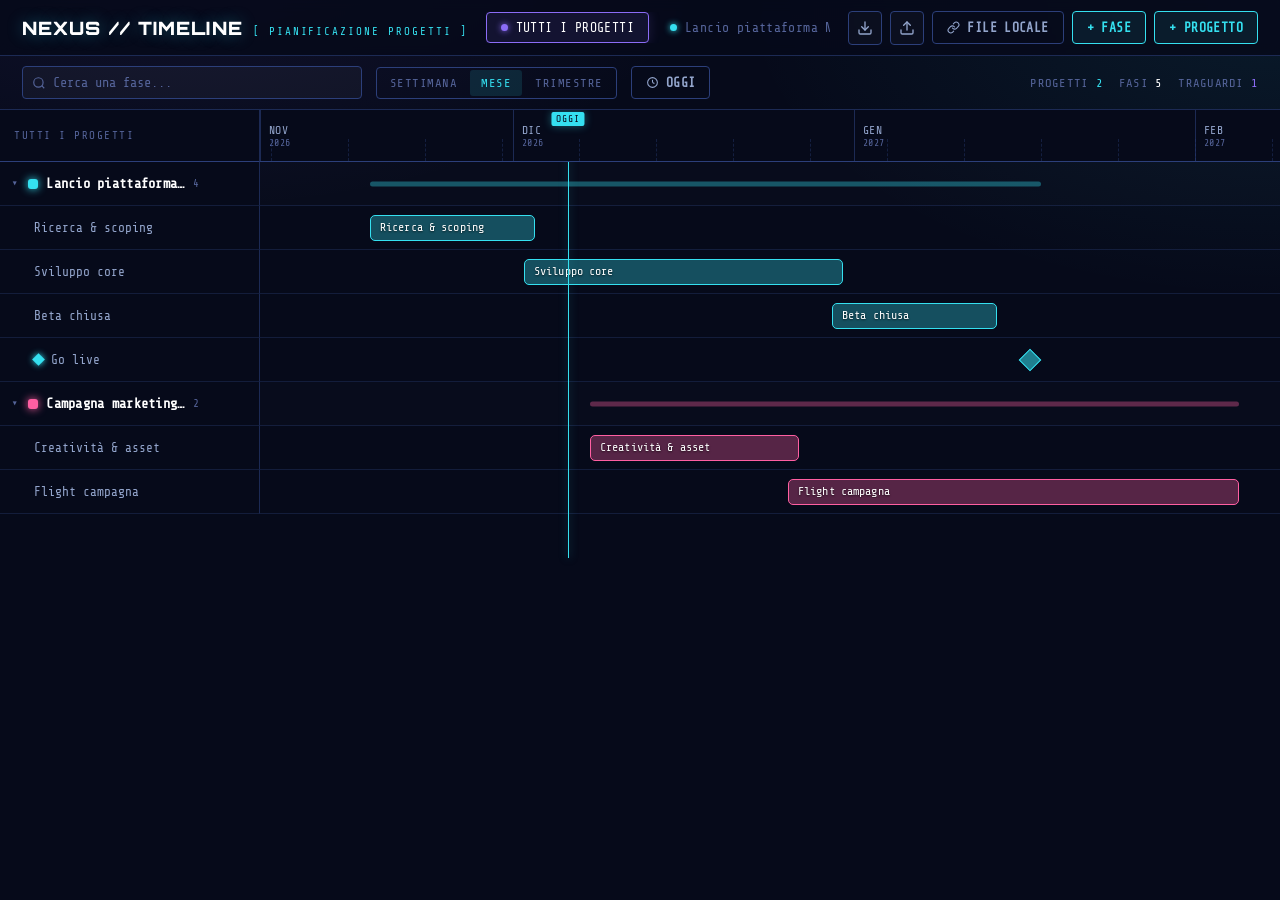
==== timeline.html @ b7c6523d "Add files via upload" ====
<!DOCTYPE html>
<html lang="it">
<head>
<meta charset="UTF-8">
<meta name="viewport" content="width=device-width, initial-scale=1.0">
<title>NEXUS // TIMELINE</title>
<link rel="preconnect" href="https://fonts.googleapis.com">
<link href="https://fonts.googleapis.com/css2?family=Orbitron:wght@700;900&family=Share+Tech+Mono&display=swap" rel="stylesheet">
<style>
:root{
  --bg-hero:#060a1a;
  --bg-card:#101c40;
  --bg-card-2:#0b1530;
  --border-blue:#2c3f7a;
  --border-blue-dim:#1c2a54;
  --accent-cyan:#35e0f0;
  --accent-purple:#8b6cf6;
  --text-primary:#ffffff;
  --text-secondary:#93a5cc;
  --text-dim:#55649a;
  --danger:#ff5470;
  --sidebar-w:260px;
  --row-h:44px;
  --header-h:56px;
  --ruler-h:52px;
}
*{box-sizing:border-box;}
html,body{height:100%;}
body{
  margin:0;
  background:
    radial-gradient(ellipse 900px 500px at 15% -10%, rgba(139,108,246,0.10), transparent 60%),
    radial-gradient(ellipse 900px 500px at 100% 0%, rgba(53,224,240,0.08), transparent 60%),
    var(--bg-hero);
  color:var(--text-secondary);
  font-family:'Share Tech Mono', monospace;
  overflow:hidden;
}
h1,h2,h3{font-family:'Orbitron', sans-serif; color:var(--text-primary); margin:0;}
::selection{background:rgba(53,224,240,0.25); color:#fff;}
button{font-family:inherit;}
input,textarea,select{font-family:inherit;}

/* scrollbars */
::-webkit-scrollbar{height:10px; width:10px;}
::-webkit-scrollbar-track{background:transparent;}
::-webkit-scrollbar-thumb{background:var(--border-blue); border-radius:6px;}
::-webkit-scrollbar-thumb:hover{background:var(--accent-cyan);}

/* ---------- APP SHELL ---------- */
.app{display:flex; flex-direction:column; height:100vh;}

/* ---------- TOP BAR ---------- */
.topbar{
  display:flex; align-items:center; gap:18px;
  padding:0 22px;
  height:var(--header-h);
  border-bottom:1px solid var(--border-blue-dim);
  background:rgba(6,10,26,0.85);
  backdrop-filter:blur(6px);
  flex-shrink:0;
}
.brand{display:flex; align-items:baseline; gap:10px; flex-shrink:0;}
.brand h1{font-weight:900; font-size:1.15rem; letter-spacing:0.06em; text-shadow:0 0 16px rgba(53,224,240,0.35);}
.brand .tag{color:var(--accent-cyan); font-size:0.68rem; letter-spacing:0.18em;}

.view-tabs{display:flex; gap:6px; flex:1; overflow-x:auto; scrollbar-width:none;}
.view-tabs::-webkit-scrollbar{display:none;}
.view-tab{
  border:1px solid transparent;
  background:transparent;
  color:var(--text-dim);
  padding:7px 14px;
  border-radius:4px;
  font-size:0.82rem;
  letter-spacing:0.03em;
  cursor:pointer;
  white-space:nowrap;
  display:flex; align-items:center; gap:8px;
  transition:all .15s;
}
.view-tab .dot{width:7px; height:7px; border-radius:50%; flex-shrink:0;}
.view-tab:hover{color:var(--text-secondary); border-color:var(--border-blue);}
.view-tab.active{
  color:var(--text-primary);
  border-color:var(--accent-cyan);
  background:rgba(53,224,240,0.08);
  box-shadow:0 0 12px rgba(53,224,240,0.15);
}
.view-tab.all-tab.active{border-color:var(--accent-purple); background:rgba(139,108,246,0.1); box-shadow:0 0 12px rgba(139,108,246,0.18);}

.topbar-actions{display:flex; gap:8px; align-items:center; flex-shrink:0;}

.icon-btn{
  border:1px solid var(--border-blue);
  background:rgba(255,255,255,0.02);
  color:var(--text-secondary);
  width:34px; height:34px;
  border-radius:4px;
  cursor:pointer;
  display:flex; align-items:center; justify-content:center;
  transition:all .15s;
  flex-shrink:0;
}
.icon-btn:hover{border-color:var(--accent-cyan); color:var(--accent-cyan); box-shadow:0 0 10px rgba(53,224,240,0.2);}
.icon-btn svg{width:16px; height:16px;}

.btn{
  border:1px solid var(--accent-purple);
  border-radius:4px;
  background:rgba(139,108,246,0.12);
  color:var(--accent-purple);
  padding:8px 14px;
  font-size:0.82rem;
  font-weight:700;
  letter-spacing:0.03em;
  cursor:pointer;
  display:flex; align-items:center; gap:7px;
  transition:all .15s;
  white-space:nowrap;
}
.btn:hover{background:rgba(139,108,246,0.25); box-shadow:0 0 14px rgba(139,108,246,0.3);}
.btn.cyan{border-color:var(--accent-cyan); color:var(--accent-cyan); background:rgba(53,224,240,0.08);}
.btn.cyan:hover{background:rgba(53,224,240,0.18); box-shadow:0 0 14px rgba(53,224,240,0.3);}
.btn.ghost{border-color:var(--border-blue); color:var(--text-secondary); background:transparent;}
.btn.ghost:hover{border-color:var(--text-secondary); color:var(--text-primary); box-shadow:none;}
.btn.danger{border-color:var(--danger); color:var(--danger); background:rgba(255,84,112,0.08);}
.btn.danger:hover{background:rgba(255,84,112,0.18); box-shadow:0 0 14px rgba(255,84,112,0.25);}
.btn:disabled{opacity:0.35; cursor:not-allowed; box-shadow:none;}

/* ---------- SUBBAR ---------- */
.subbar{
  display:flex; align-items:center; gap:14px;
  padding:10px 22px;
  border-bottom:1px solid var(--border-blue-dim);
  flex-shrink:0;
  flex-wrap:wrap;
}
.search-wrap{position:relative; flex:1; min-width:180px; max-width:340px;}
.search-wrap svg{position:absolute; left:10px; top:50%; transform:translateY(-50%); width:14px; height:14px; color:var(--text-dim);}
.search-input{
  width:100%;
  background:rgba(255,255,255,0.03);
  border:1px solid var(--border-blue);
  border-radius:4px;
  padding:8px 10px 8px 30px;
  color:var(--text-primary);
  font-size:0.85rem;
}
.search-input::placeholder{color:var(--text-dim);}
.search-input:focus{outline:none; border-color:var(--accent-cyan);}

.zoom-group{display:flex; gap:2px; border:1px solid var(--border-blue); border-radius:4px; padding:2px; flex-shrink:0;}
.zoom-btn{
  background:transparent; border:none; color:var(--text-dim);
  padding:6px 11px; font-size:0.76rem; letter-spacing:0.04em;
  border-radius:3px; cursor:pointer; transition:all .15s;
}
.zoom-btn:hover{color:var(--text-secondary);}
.zoom-btn.active{background:rgba(53,224,240,0.12); color:var(--accent-cyan);}

.stats{display:flex; gap:16px; margin-left:auto; flex-shrink:0; font-size:0.76rem; color:var(--text-dim); letter-spacing:0.02em;}
.stats b{color:var(--text-primary); font-weight:400;}
.stats .stat-cyan b{color:var(--accent-cyan);}
.stats .stat-purple b{color:var(--accent-purple);}

/* ---------- GRID VIEWPORT ---------- */
.viewport-wrap{flex:1; overflow:hidden; position:relative;}
.viewport{height:100%; overflow:auto; position:relative;}
.grid-inner{position:relative; min-width:100%;}

.grow{display:flex; min-height:var(--row-h);}
.label-cell{
  position:sticky; left:0; z-index:5;
  width:var(--sidebar-w); flex-shrink:0;
  background:var(--bg-hero);
  border-right:1px solid var(--border-blue-dim);
  border-bottom:1px solid rgba(44,63,122,0.35);
  display:flex; align-items:center;
}
.track-cell{
  position:relative;
  border-bottom:1px solid rgba(44,63,122,0.35);
  flex-shrink:0;
}

/* header row */
.grow.header-row{position:sticky; top:0; z-index:6; height:var(--ruler-h); min-height:var(--ruler-h);}
.header-row .label-cell{
  z-index:8; height:var(--ruler-h);
  border-bottom:1px solid var(--border-blue);
  background:var(--bg-hero);
  padding:0 14px;
  justify-content:space-between;
}
.header-row .track-cell{
  height:var(--ruler-h);
  background:var(--bg-hero);
  border-bottom:1px solid var(--border-blue);
  overflow:hidden;
}
.corner-label{font-size:0.68rem; letter-spacing:0.14em; color:var(--text-dim);}
.month-seg{
  position:absolute; top:0; height:100%;
  border-left:1px solid var(--border-blue-dim);
  display:flex; flex-direction:column; justify-content:center;
  padding-left:8px;
  font-size:0.72rem; color:var(--text-secondary);
  letter-spacing:0.03em;
  white-space:nowrap;
}
.month-seg .yr{color:var(--text-dim); font-size:0.62rem;}
.week-tick{position:absolute; top:calc(var(--ruler-h) * 0.55); bottom:0; width:0; border-left:1px dashed rgba(44,63,122,0.4);}
.day-tick{position:absolute; top:0; bottom:0; width:0; border-left:1px solid rgba(255,255,255,0.02);}

/* project group row */
.grow.project-row .label-cell{padding-left:12px; gap:8px; cursor:pointer; user-select:none;}
.grow.project-row .track-cell{background:rgba(255,255,255,0.008);}
.proj-swatch{width:10px; height:10px; border-radius:3px; flex-shrink:0; box-shadow:0 0 8px currentColor;}
.proj-name{color:var(--text-primary); font-size:0.86rem; letter-spacing:0.02em; overflow:hidden; text-overflow:ellipsis; white-space:nowrap; font-weight:700;}
.proj-count{color:var(--text-dim); font-size:0.7rem; flex-shrink:0;}
.collapse-caret{color:var(--text-dim); font-size:0.65rem; margin-right:2px; transition:transform .15s; flex-shrink:0;}
.collapse-caret.open{transform:rotate(90deg);}
.proj-add-btn{
  margin-left:auto; width:22px; height:22px; border-radius:3px;
  border:1px solid var(--border-blue); background:transparent; color:var(--text-dim);
  display:flex; align-items:center; justify-content:center; cursor:pointer; flex-shrink:0;
  opacity:0; transition:all .15s;
}
.grow.project-row:hover .proj-add-btn{opacity:1;}
.proj-add-btn:hover{border-color:var(--accent-cyan); color:var(--accent-cyan);}
.proj-edit-btn{
  width:22px; height:22px; border-radius:3px; flex-shrink:0;
  border:1px solid transparent; background:transparent; color:var(--text-dim);
  display:flex; align-items:center; justify-content:center; cursor:pointer;
  opacity:0; transition:all .15s;
}
.grow.project-row:hover .proj-edit-btn{opacity:1;}
.proj-edit-btn:hover{color:var(--accent-purple);}
.group-range-bar{
  position:absolute; top:50%; transform:translateY(-50%);
  height:5px; border-radius:3px; opacity:0.35;
}

/* phase row */
.grow.phase-row .label-cell{padding-left:34px; gap:8px;}
.phase-name{color:var(--text-secondary); font-size:0.8rem; overflow:hidden; text-overflow:ellipsis; white-space:nowrap;}
.grow.phase-row:hover .track-cell{background:rgba(255,255,255,0.012);}
.grow.phase-row.dimmed .label-cell,.grow.phase-row.dimmed .track-cell{opacity:0.25;}
.milestone-diamond-label{width:9px; height:9px; transform:rotate(45deg); flex-shrink:0; box-shadow:0 0 6px currentColor;}

/* today line */
.today-line{
  position:absolute; top:0; bottom:0; width:0;
  border-left:1px solid var(--accent-cyan);
  box-shadow:0 0 8px rgba(53,224,240,0.5);
  z-index:4; pointer-events:none;
}
.today-flag{
  position:absolute; top:2px; transform:translateX(-50%);
  font-size:0.6rem; letter-spacing:0.08em; color:var(--bg-hero);
  background:var(--accent-cyan); padding:2px 5px; border-radius:2px;
  white-space:nowrap; z-index:7; box-shadow:0 0 8px rgba(53,224,240,0.4);
}

/* bar */
.bar{
  position:absolute; top:50%; transform:translateY(-50%);
  height:26px; border-radius:5px;
  border:1px solid;
  display:flex; align-items:center;
  cursor:grab; overflow:hidden;
  user-select:none;
  transition:box-shadow .15s, opacity .15s;
}
.bar:hover{box-shadow:0 0 14px currentColor;}
.bar.dragging{cursor:grabbing; box-shadow:0 0 18px currentColor; z-index:9; opacity:0.92;}
.bar .bar-label{
  position:relative; z-index:1; padding:0 9px; font-size:0.74rem; color:var(--text-primary);
  white-space:nowrap; overflow:hidden; text-overflow:ellipsis; letter-spacing:0.01em;
  pointer-events:none;
  text-shadow:0 1px 2px rgba(0,0,0,0.6);
}
.bar .handle{
  position:absolute; top:0; bottom:0; width:8px; cursor:ew-resize; z-index:2;
}
.bar .handle.left{left:0;}
.bar .handle.right{right:0;}
.bar.selected{box-shadow:0 0 0 2px #fff, 0 0 16px currentColor;}
.bar.too-narrow .bar-label{display:none;}

.milestone{
  position:absolute; top:50%; width:16px; height:16px;
  transform:translate(-50%,-50%) rotate(45deg);
  border:1px solid; cursor:grab;
}
.milestone:hover{box-shadow:0 0 12px currentColor;}
.milestone.selected{box-shadow:0 0 0 2px #fff, 0 0 14px currentColor;}

/* empty state */
.empty-state{
  position:absolute; inset:0; display:flex; flex-direction:column; align-items:center; justify-content:center;
  gap:14px; text-align:center; padding:20px;
}
.empty-state .glyph{font-size:2.2rem; opacity:0.5;}
.empty-state h2{font-size:1rem; letter-spacing:0.05em; color:var(--text-secondary); font-family:'Share Tech Mono',monospace; font-weight:400;}
.empty-state p{font-size:0.8rem; color:var(--text-dim); max-width:320px; margin:0;}

/* ---------- MODALS ---------- */
.overlay{
  position:fixed; inset:0; background:rgba(3,5,14,0.72); backdrop-filter:blur(3px);
  display:flex; align-items:center; justify-content:center; z-index:50;
  padding:20px;
  animation:fadeIn .12s ease-out;
}
@keyframes fadeIn{from{opacity:0;} to{opacity:1;}}
.modal{
  width:100%; max-width:420px;
  background:var(--bg-card);
  border:1px solid var(--border-blue);
  border-left:3px solid var(--accent-cyan);
  border-radius:6px;
  padding:24px;
  max-height:88vh; overflow-y:auto;
  box-shadow:0 20px 60px rgba(0,0,0,0.5);
}
.modal.purple{border-left-color:var(--accent-purple);}
.modal-head{display:flex; align-items:center; justify-content:space-between; margin-bottom:18px;}
.modal-head h2{font-size:1.05rem; letter-spacing:0.03em; text-shadow:0 0 14px rgba(53,224,240,0.3);}
.modal-close{background:none; border:none; color:var(--text-dim); cursor:pointer; font-size:1.1rem; padding:4px;}
.modal-close:hover{color:var(--text-primary);}

.field{margin-top:16px;}
.field label{display:block; margin-bottom:6px; color:var(--text-secondary); font-size:0.82rem;}
.field label::before{content:"> "; color:var(--accent-cyan);}
.field input[type=text],.field textarea,.field input[type=date],.field input[type=number]{
  width:100%; padding:10px 11px; background:rgba(255,255,255,0.03);
  border:1px solid var(--border-blue); border-radius:4px; color:var(--text-primary); font-size:0.9rem;
}
.field input::placeholder,.field textarea::placeholder{color:var(--text-dim);}
.field input:focus,.field textarea:focus,.field input[type=date]:focus{outline:none; border-color:var(--accent-cyan);}
.field textarea{min-height:70px; resize:vertical;}
.field-row{display:flex; gap:12px;}
.field-row .field{flex:1;}
.hint{font-size:0.7rem; color:var(--text-dim); margin-top:5px;}

.swatches{display:flex; gap:8px; flex-wrap:wrap; margin-top:6px;}
.swatch{
  width:26px; height:26px; border-radius:50%; cursor:pointer;
  border:2px solid transparent; position:relative; flex-shrink:0;
}
.swatch.active{border-color:#fff; box-shadow:0 0 10px currentColor;}

.toggle-row{display:flex; align-items:center; justify-content:space-between; margin-top:16px; padding:10px 12px; border:1px solid var(--border-blue-dim); border-radius:4px;}
.toggle-row span{font-size:0.82rem; color:var(--text-secondary);}
.switch{width:38px; height:20px; border-radius:10px; background:var(--border-blue); position:relative; cursor:pointer; flex-shrink:0; transition:background .15s;}
.switch.on{background:var(--accent-purple);}
.switch::after{content:""; position:absolute; top:2px; left:2px; width:16px; height:16px; border-radius:50%; background:#fff; transition:left .15s;}
.switch.on::after{left:20px;}

.modal-actions{display:flex; gap:10px; margin-top:24px;}
.modal-actions .btn{flex:1; justify-content:center; padding:11px;}
.modal-actions .btn.icon-only{flex:0 0 auto; padding:11px 13px;}

/* project select in phase modal */
.proj-pick{display:flex; flex-direction:column; gap:6px; margin-top:6px; max-height:160px; overflow-y:auto;}
.proj-pick-opt{
  display:flex; align-items:center; gap:9px; padding:9px 11px;
  border:1px solid var(--border-blue-dim); border-radius:4px; cursor:pointer; transition:all .15s;
}
.proj-pick-opt:hover{border-color:var(--border-blue);}
.proj-pick-opt.active{border-color:var(--accent-cyan); background:rgba(53,224,240,0.06);}
.proj-pick-opt .proj-swatch{width:9px; height:9px;}
.proj-pick-opt span{font-size:0.82rem; color:var(--text-secondary);}
.proj-pick-opt.active span{color:var(--text-primary);}

/* confirm modal */
.modal.confirm{max-width:340px; border-left-color:var(--danger);}
.modal.confirm p{font-size:0.85rem; line-height:1.5; color:var(--text-secondary);}

/* toast */
.toast{
  position:fixed; bottom:22px; left:50%; transform:translateX(-50%) translateY(0);
  background:var(--bg-card); border:1px solid var(--accent-cyan); border-radius:5px;
  padding:11px 18px; font-size:0.8rem; color:var(--text-primary); z-index:80;
  box-shadow:0 0 20px rgba(53,224,240,0.25);
  display:flex; align-items:center; gap:8px;
  opacity:0; pointer-events:none; transition:opacity .2s, transform .2s;
}
.toast.show{opacity:1; transform:translateX(-50%) translateY(-6px);}
.toast .t-dot{width:6px; height:6px; border-radius:50%; background:var(--accent-cyan); box-shadow:0 0 6px var(--accent-cyan);}

/* tooltip on drag */
.drag-tip{
  position:absolute; bottom:calc(100% + 6px); left:50%; transform:translateX(-50%);
  background:var(--bg-hero); border:1px solid var(--accent-cyan); border-radius:3px;
  padding:3px 8px; font-size:0.68rem; color:var(--accent-cyan); white-space:nowrap; z-index:20;
  pointer-events:none;
}

.loading-wrap{position:fixed; inset:0; display:flex; align-items:center; justify-content:center; background:var(--bg-hero); z-index:100; flex-direction:column; gap:14px;}
.loading-wrap .spin{width:34px; height:34px; border-radius:50%; border:2px solid var(--border-blue); border-top-color:var(--accent-cyan); animation:spin 0.8s linear infinite;}
@keyframes spin{to{transform:rotate(360deg);}}
.loading-wrap p{font-size:0.78rem; letter-spacing:0.1em; color:var(--text-dim);}

@media (max-width:900px){
  #linkFileLabel{display:none;}
}
@media (max-width:720px){
  :root{--sidebar-w:170px;}
  .brand .tag{display:none;}
  .stats{display:none;}
}
</style>
</head>
<body>

<div class="loading-wrap" id="loadingWrap">
  <div class="spin"></div>
  <p>[ SINCRONIZZAZIONE TIMELINE ]</p>
</div>

<div class="app" id="app" style="display:none;">

  <div class="topbar">
    <div class="brand">
      <h1>NEXUS // TIMELINE</h1>
      <span class="tag">[ PIANIFICAZIONE PROGETTI ]</span>
    </div>
    <div class="view-tabs" id="viewTabs"></div>
    <div class="topbar-actions">
      <button class="icon-btn" id="exportBtn" title="Esporta backup JSON">
        <svg viewBox="0 0 24 24" fill="none" stroke="currentColor" stroke-width="2" stroke-linecap="round" stroke-linejoin="round"><path d="M21 15v4a2 2 0 0 1-2 2H5a2 2 0 0 1-2-2v-4"/><polyline points="7 10 12 15 17 10"/><line x1="12" y1="15" x2="12" y2="3"/></svg>
      </button>
      <button class="icon-btn" id="importBtn" title="Importa backup JSON">
        <svg viewBox="0 0 24 24" fill="none" stroke="currentColor" stroke-width="2" stroke-linecap="round" stroke-linejoin="round"><path d="M21 15v4a2 2 0 0 1-2 2H5a2 2 0 0 1-2-2v-4"/><polyline points="17 8 12 3 7 8"/><line x1="12" y1="3" x2="12" y2="15"/></svg>
      </button>
      <input type="file" id="importFile" accept="application/json" style="display:none;">
      <button class="btn ghost" id="linkFileBtn" title="Collega file JSON locale">
        <svg width="13" height="13" viewBox="0 0 24 24" fill="none" stroke="currentColor" stroke-width="2" stroke-linecap="round" stroke-linejoin="round"><path d="M10 13a5 5 0 0 0 7.54.54l3-3a5 5 0 0 0-7.07-7.07l-1.72 1.71"/><path d="M14 11a5 5 0 0 0-7.54-.54l-3 3a5 5 0 0 0 7.07 7.07l1.71-1.71"/></svg>
        <span id="linkFileLabel">FILE LOCALE</span>
      </button>
      <button class="btn cyan" id="newPhaseBtn">+ FASE</button>
      <button class="btn cyan" id="newProjectBtn">+ PROGETTO</button>
    </div>
  </div>

  <div class="subbar">
    <div class="search-wrap">
      <svg viewBox="0 0 24 24" fill="none" stroke="currentColor" stroke-width="2"><circle cx="11" cy="11" r="8"/><line x1="21" y1="21" x2="16.65" y2="16.65"/></svg>
      <input class="search-input" id="searchInput" placeholder="Cerca una fase...">
    </div>
    <div class="zoom-group" id="zoomGroup">
      <button class="zoom-btn" data-zoom="week">SETTIMANA</button>
      <button class="zoom-btn" data-zoom="month">MESE</button>
      <button class="zoom-btn" data-zoom="quarter">TRIMESTRE</button>
    </div>
    <button class="btn ghost" id="todayBtn">
      <svg width="13" height="13" viewBox="0 0 24 24" fill="none" stroke="currentColor" stroke-width="2"><circle cx="12" cy="12" r="9"/><line x1="12" y1="12" x2="12" y2="7"/><line x1="12" y1="12" x2="15.5" y2="14"/></svg>
      OGGI
    </button>
    <div class="stats" id="statsBar"></div>
  </div>

  <div class="viewport-wrap">
    <div class="viewport" id="viewport">
      <div class="grid-inner" id="gridInner"></div>
    </div>
    <div class="empty-state" id="emptyState" style="display:none;">
      <div class="glyph">◇</div>
      <h2>[ NESSUN PROGETTO ANCORA ]</h2>
      <p>Crea il tuo primo progetto per iniziare a costruire la timeline. Ogni progetto puo&#768; contenere piu&#768; fasi posizionabili liberamente nel tempo.</p>
      <button class="btn cyan" id="emptyNewProjectBtn">+ CREA PROGETTO</button>
    </div>
  </div>
</div>

<div class="toast" id="toast"><span class="t-dot"></span><span id="toastText"></span></div>

<script>
(function(){
"use strict";

/* ===================== CONFIG ===================== */
const PALETTE = [
  {name:'cyan',   hex:'#35e0f0'},
  {name:'purple', hex:'#8b6cf6'},
  {name:'pink',   hex:'#ff5fa2'},
  {name:'amber',  hex:'#ffb84d'},
  {name:'lime',   hex:'#8dff6b'},
  {name:'coral',  hex:'#ff7a5c'},
  {name:'blue',   hex:'#5b8dff'},
  {name:'mint',   hex:'#4de8c4'}
];
const ZOOM_LEVELS = { week:38, month:11, quarter:4.2 };
const DAY_MS = 86400000;
const STORAGE_KEY = 'nexus-timeline-data-v1';

/* ===================== STATE ===================== */
let state = {
  projects: [],
  phases: [],
  currentView: 'all',      // 'all' | projectId
  zoom: 'month',
  collapsed: {},           // projectId -> bool
  search: '',
  selectedId: null,        // selected phase id (bar highlighted)
};

let editingProject = null;   // project object being edited in modal, or null = new
let editingPhase = null;     // phase object being edited, or null = new
let pendingDeleteType = null;
let pendingDeleteId = null;

/* ===================== PERSISTENCE ===================== */
/* Salvataggio nel localStorage del browser: resta sul dispositivo/browser
   con cui e' stata usata la pagina. Per portare i dati su un altro
   dispositivo o browser usa Esporta/Importa JSON, oppure "FILE LOCALE". */
async function loadData(){
  try{
    const raw = localStorage.getItem(STORAGE_KEY);
    if(raw){
      const parsed = JSON.parse(raw);
      if(parsed && Array.isArray(parsed.projects)) return parsed;
    }
  }catch(e){ /* dati assenti o non validi — fall through */ }
  return null;
}

let saveTimer = null;
function scheduleSave(){
  clearTimeout(saveTimer);
  saveTimer = setTimeout(saveData, 200);
}
async function saveData(){
  const payload = {
    projects: state.projects,
    phases: state.phases,
    collapsed: state.collapsed,
    zoom: state.zoom
  };
  try{
    localStorage.setItem(STORAGE_KEY, JSON.stringify(payload));
  }catch(e){
    console.error('Salvataggio automatico fallito', e);
    showToast('Salvataggio automatico non riuscito');
  }
  if(fileHandle){
    try{
      const writable = await fileHandle.createWritable();
      await writable.write(JSON.stringify({projects:state.projects, phases:state.phases, exportedAt:new Date().toISOString()}, null, 2));
      await writable.close();
      setLinkedLabel(fileHandle.name, true);
    }catch(e){
      console.error('Scrittura su file locale fallita', e);
      showToast('Scrittura sul file locale non riuscita');
      setLinkedLabel(fileHandle.name, false);
    }
  }
}

/* ---- optional: keep a live JSON file on disk in sync (Chromium browsers) ---- */
let fileHandle = null;
function setLinkedLabel(name, ok){
  const lbl = document.getElementById('linkFileLabel');
  const btn = document.getElementById('linkFileBtn');
  if(!lbl || !btn) return;
  if(!fileHandle){
    lbl.textContent = 'FILE LOCALE';
    btn.classList.remove('cyan'); btn.title = 'Collega un file JSON locale che si aggiorna a ogni modifica';
    return;
  }
  lbl.textContent = ok===false ? (name+' \u26A0') : name;
  btn.classList.add('cyan');
  btn.title = 'Collegato a '+name+' \u2014 clic per scollegare';
}
async function toggleFileLink(){
  if(fileHandle){
    fileHandle = null;
    setLinkedLabel(null);
    showToast('File locale scollegato');
    return;
  }
  if(!window.showSaveFilePicker){
    showToast('Il browser non supporta il collegamento diretto a un file. Usa Esporta / Importa JSON.');
    return;
  }
  try{
    fileHandle = await window.showSaveFilePicker({
      suggestedName: 'nexus-timeline.json',
      types: [{description:'JSON', accept:{'application/json':['.json']}}]
    });
    setLinkedLabel(fileHandle.name, true);
    showToast('File collegato: ogni modifica verra\u0300 scritta qui');
    await saveData();
  }catch(e){
    if(e && e.name !== 'AbortError'){
      console.error(e);
      showToast('Impossibile collegare il file in questo ambiente. Usa Esporta / Importa JSON.');
    }
    fileHandle = null;
  }
}

/* ===================== UTIL ===================== */
function uid(){ return Math.random().toString(36).slice(2,10) + Date.now().toString(36).slice(-4); }
function pad2(n){ return n<10 ? '0'+n : ''+n; }
function toISO(d){ return d.getFullYear()+'-'+pad2(d.getMonth()+1)+'-'+pad2(d.getDate()); }
function fromISO(s){ const [y,m,d] = s.split('-').map(Number); return new Date(y, m-1, d); }
function addDays(d, n){ const r = new Date(d); r.setDate(r.getDate()+n); return r; }
function daysBetween(a,b){ return Math.round((strip(b) - strip(a)) / DAY_MS); }
function strip(d){ return new Date(d.getFullYear(), d.getMonth(), d.getDate()); }
function todayISO(){ return toISO(new Date()); }
const MONTHS_IT = ['GEN','FEB','MAR','APR','MAG','GIU','LUG','AGO','SET','OTT','NOV','DIC'];
const MONTHS_IT_FULL = ['Gennaio','Febbraio','Marzo','Aprile','Maggio','Giugno','Luglio','Agosto','Settembre','Ottobre','Novembre','Dicembre'];

function projectById(id){ return state.projects.find(p=>p.id===id); }
function phasesOf(projectId){ return state.phases.filter(ph=>ph.projectId===projectId); }
function hexAlpha(hex, alpha){
  const a = Math.round(alpha*255).toString(16).padStart(2,'0');
  return hex.length===7 ? hex+a : hex;
}
function colorFor(phase){
  if(phase.color) return phase.color;
  const proj = projectById(phase.projectId);
  return proj ? proj.color : PALETTE[0].hex;
}

function showToast(msg){
  const t = document.getElementById('toast');
  document.getElementById('toastText').textContent = msg;
  t.classList.add('show');
  clearTimeout(showToast._timer);
  showToast._timer = setTimeout(()=>t.classList.remove('show'), 2200);
}

/* ===================== SEED (first run only) ===================== */
function seedIfEmpty(){
  if(state.projects.length) return;
  const today = new Date();
  const p1 = {id:uid(), name:'Lancio piattaforma NEXUS', color:PALETTE[0].hex, notes:'Rilascio pubblico della web app'};
  const p2 = {id:uid(), name:'Campagna marketing Q4', color:PALETTE[2].hex, notes:''};
  state.projects.push(p1, p2);
  state.phases.push(
    {id:uid(), projectId:p1.id, name:'Ricerca & scoping', start:toISO(addDays(today,-18)), end:toISO(addDays(today,-4)), color:'', milestone:false, notes:''},
    {id:uid(), projectId:p1.id, name:'Sviluppo core', start:toISO(addDays(today,-4)), end:toISO(addDays(today,24)), color:'', milestone:false, notes:''},
    {id:uid(), projectId:p1.id, name:'Beta chiusa', start:toISO(addDays(today,24)), end:toISO(addDays(today,38)), color:'', milestone:false, notes:''},
    {id:uid(), projectId:p1.id, name:'Go live', start:toISO(addDays(today,42)), end:toISO(addDays(today,42)), color:'', milestone:true, notes:''},
    {id:uid(), projectId:p2.id, name:'Creativita\u0300 & asset', start:toISO(addDays(today,2)), end:toISO(addDays(today,20)), color:'', milestone:false, notes:''},
    {id:uid(), projectId:p2.id, name:'Flight campagna', start:toISO(addDays(today,20)), end:toISO(addDays(today,60)), color:'', milestone:false, notes:''}
  );
}

/* ===================== VIEW TABS ===================== */
function renderTabs(){
  const wrap = document.getElementById('viewTabs');
  wrap.innerHTML = '';
  const allTab = document.createElement('button');
  allTab.className = 'view-tab all-tab' + (state.currentView==='all' ? ' active' : '');
  allTab.innerHTML = '<span class="dot" style="background:var(--accent-purple); box-shadow:0 0 6px var(--accent-purple);"></span>TUTTI I PROGETTI';
  allTab.onclick = ()=>{ state.currentView='all'; render(); };
  wrap.appendChild(allTab);

  state.projects.forEach(p=>{
    const tab = document.createElement('button');
    tab.className = 'view-tab' + (state.currentView===p.id ? ' active' : '');
    tab.innerHTML = '<span class="dot" style="background:'+p.color+'; box-shadow:0 0 6px '+p.color+';"></span>'+escapeHtml(p.name);
    tab.onclick = ()=>{ state.currentView=p.id; render(); };
    wrap.appendChild(tab);
  });
}

function escapeHtml(s){
  const d = document.createElement('div');
  d.textContent = s==null ? '' : s;
  return d.innerHTML;
}

/* ===================== STATS ===================== */
function renderStats(){
  const bar = document.getElementById('statsBar');
  const projCount = state.projects.length;
  const relevantPhases = state.currentView==='all' ? state.phases : phasesOf(state.currentView);
  const phaseCount = relevantPhases.filter(ph=>!ph.milestone).length;
  const milestoneCount = relevantPhases.filter(ph=>ph.milestone).length;
  bar.innerHTML =
    '<span class="stat-cyan">PROGETTI <b>'+projCount+'</b></span>'+
    '<span>FASI <b>'+phaseCount+'</b></span>'+
    '<span class="stat-purple">TRAGUARDI <b>'+milestoneCount+'</b></span>';
}

/* ===================== ROW MODEL ===================== */
function buildRows(){
  const rows = [];
  const search = state.search.trim().toLowerCase();
  if(state.currentView === 'all'){
    state.projects.forEach(proj=>{
      let phs = phasesOf(proj.id).slice().sort((a,b)=> a.start.localeCompare(b.start));
      let matchCount = 0;
      if(search){ matchCount = phs.filter(ph=>ph.name.toLowerCase().includes(search)).length; }
      rows.push({type:'project', project:proj, phaseCount:phs.length});
      if(!state.collapsed[proj.id]){
        phs.forEach(ph=>{
          const dim = !!(search && !ph.name.toLowerCase().includes(search));
          rows.push({type:'phase', phase:ph, project:proj, dim});
        });
      }
    });
  } else {
    const proj = projectById(state.currentView);
    if(proj){
      let phs = phasesOf(proj.id).slice().sort((a,b)=> a.start.localeCompare(b.start));
      phs.forEach(ph=>{
        const dim = !!(search && !ph.name.toLowerCase().includes(search));
        rows.push({type:'phase', phase:ph, project:proj, dim});
      });
    }
  }
  return rows;
}

/* ===================== TIMELINE RANGE ===================== */
function computeRange(){
  const relevant = state.currentView==='all' ? state.phases : phasesOf(state.currentView);
  const today = strip(new Date());
  let min = addDays(today, -14);
  let max = addDays(today, 60);
  if(relevant.length){
    relevant.forEach(ph=>{
      const s = fromISO(ph.start), e = fromISO(ph.end);
      if(s < min) min = s;
      if(e > max) max = e;
    });
    min = addDays(min, -10);
    max = addDays(max, 14);
  }
  return {start:strip(min), end:strip(max)};
}

/* ===================== RENDER TIMELINE GRID ===================== */
let pxPerDay = ZOOM_LEVELS.month;

function render(){
  renderTabs();
  renderStats();
  document.querySelectorAll('.zoom-btn').forEach(b=>{
    b.classList.toggle('active', b.dataset.zoom === state.zoom);
  });
  pxPerDay = ZOOM_LEVELS[state.zoom];

  const emptyState = document.getElementById('emptyState');
  const viewportWrap = document.getElementById('viewport');
  if(state.projects.length === 0){
    emptyState.style.display = 'flex';
    viewportWrap.style.display = 'none';
    return;
  }
  emptyState.style.display = 'none';
  viewportWrap.style.display = 'block';

  const range = computeRange();
  const totalDays = Math.max(1, daysBetween(range.start, range.end));
  const timelineWidth = Math.round(totalDays * pxPerDay);
  const rows = buildRows();

  const inner = document.getElementById('gridInner');
  inner.innerHTML = '';
  inner.style.width = (parseFloat(getComputedStyle(document.documentElement).getPropertyValue('--sidebar-w')) + timelineWidth) + 'px';

  // ---- header row ----
  const headerRow = document.createElement('div');
  headerRow.className = 'grow header-row';
  const headerLabel = document.createElement('div');
  headerLabel.className = 'label-cell';
  headerLabel.innerHTML = '<span class="corner-label">'+ (state.currentView==='all' ? 'TUTTI I PROGETTI' : escapeHtml(projectById(state.currentView)?.name||'')) +'</span>';
  const headerTrack = document.createElement('div');
  headerTrack.className = 'track-cell';
  headerTrack.style.width = timelineWidth+'px';

  // month segments
  let cursor = new Date(range.start.getFullYear(), range.start.getMonth(), 1);
  while(cursor <= range.end){
    const segStart = cursor < range.start ? range.start : cursor;
    const nextMonth = new Date(cursor.getFullYear(), cursor.getMonth()+1, 1);
    const segEnd = nextMonth < range.end ? nextMonth : addDays(range.end,1);
    const left = daysBetween(range.start, segStart) * pxPerDay;
    const width = daysBetween(segStart, segEnd) * pxPerDay;
    const seg = document.createElement('div');
    seg.className = 'month-seg';
    seg.style.left = left+'px';
    seg.style.width = width+'px';
    seg.innerHTML = '<span>'+MONTHS_IT[cursor.getMonth()]+'</span><span class="yr">'+cursor.getFullYear()+'</span>';
    headerTrack.appendChild(seg);
    cursor = nextMonth;
  }
  // week ticks when zoomed enough
  if(state.zoom !== 'quarter'){
    let wd = new Date(range.start);
    while(wd.getDay() !== 1){ wd = addDays(wd,1); }
    while(wd <= range.end){
      const left = daysBetween(range.start, wd) * pxPerDay;
      const tick = document.createElement('div');
      tick.className = 'week-tick';
      tick.style.left = left+'px';
      headerTrack.appendChild(tick);
      wd = addDays(wd,7);
    }
  }
  headerRow.appendChild(headerLabel);
  headerRow.appendChild(headerTrack);
  inner.appendChild(headerRow);

  // ---- body rows ----
  rows.forEach(row=>{
    const grow = document.createElement('div');
    const label = document.createElement('div');
    label.className = 'label-cell';
    const track = document.createElement('div');
    track.className = 'track-cell';
    track.style.width = timelineWidth+'px';

    if(row.type === 'project'){
      grow.className = 'grow project-row';
      const collapsedState = !!state.collapsed[row.project.id];
      label.innerHTML =
        '<span class="collapse-caret'+(collapsedState?'':' open')+'">\u25B8</span>'+
        '<span class="proj-swatch" style="background:'+row.project.color+'; color:'+row.project.color+';"></span>'+
        '<span class="proj-name">'+escapeHtml(row.project.name)+'</span>'+
        '<span class="proj-count">'+row.phaseCount+'</span>';
      const editBtn = document.createElement('button');
      editBtn.className = 'proj-edit-btn';
      editBtn.title = 'Modifica progetto';
      editBtn.innerHTML = '<svg width="12" height="12" viewBox="0 0 24 24" fill="none" stroke="currentColor" stroke-width="2"><path d="M17 3a2.85 2.83 0 1 1 4 4L7.5 20.5 2 22l1.5-5.5Z"/></svg>';
      editBtn.onclick = (e)=>{ e.stopPropagation(); openProjectModal(row.project); };
      const addBtn = document.createElement('button');
      addBtn.className = 'proj-add-btn';
      addBtn.title = 'Aggiungi fase';
      addBtn.textContent = '+';
      addBtn.onclick = (e)=>{ e.stopPropagation(); openPhaseModal(null, row.project.id); };
      label.appendChild(editBtn);
      label.appendChild(addBtn);
      label.onclick = ()=>{ state.collapsed[row.project.id] = !collapsedState; scheduleSave(); render(); };

      // group range indicator bar
      const phs = phasesOf(row.project.id);
      if(phs.length){
        let gs = fromISO(phs[0].start), ge = fromISO(phs[0].end);
        phs.forEach(ph=>{ const s=fromISO(ph.start), e=fromISO(ph.end); if(s<gs)gs=s; if(e>ge)ge=e; });
        const left = daysBetween(range.start, gs) * pxPerDay;
        const width = Math.max(4, daysBetween(gs, addDays(ge,1)) * pxPerDay);
        const bar = document.createElement('div');
        bar.className = 'group-range-bar';
        bar.style.left = left+'px';
        bar.style.width = width+'px';
        bar.style.background = row.project.color;
        track.appendChild(bar);
      }
      track.ondblclick = (e)=>{
        if(e.target !== track) return;
        const rect = track.getBoundingClientRect();
        const dayOffset = Math.round((e.clientX - rect.left) / pxPerDay);
        const start = addDays(range.start, dayOffset);
        openPhaseModal(null, row.project.id, toISO(start));
      };

    } else {
      grow.className = 'grow phase-row' + (row.dim ? ' dimmed' : '');
      grow.dataset.phaseId = row.phase.id;
      const color = colorFor(row.phase);
      if(row.phase.milestone){
        label.innerHTML = '<span class="milestone-diamond-label" style="background:'+color+'; color:'+color+';"></span><span class="phase-name">'+escapeHtml(row.phase.name)+'</span>';
      } else {
        label.innerHTML = '<span class="phase-name">'+escapeHtml(row.phase.name)+'</span>';
      }
      track.ondblclick = (e)=>{
        if(e.target !== track) return;
        openPhaseModal(row.phase);
      };
      renderBar(track, row.phase, range, color);
    }

    grow.appendChild(label);
    grow.appendChild(track);
    inner.appendChild(grow);
  });

  // today line spanning full height
  const todayOffset = daysBetween(range.start, strip(new Date()));
  if(todayOffset >= 0 && todayOffset <= totalDays){
    const totalHeight = (rows.length+1) * parseFloat(getComputedStyle(document.documentElement).getPropertyValue('--row-h')) + parseFloat(getComputedStyle(document.documentElement).getPropertyValue('--ruler-h'));
    const sidebarW = parseFloat(getComputedStyle(document.documentElement).getPropertyValue('--sidebar-w'));
    const line = document.createElement('div');
    line.className = 'today-line';
    line.style.left = (sidebarW + todayOffset*pxPerDay) + 'px';
    line.style.height = totalHeight + 'px';
    const flag = document.createElement('div');
    flag.className = 'today-flag';
    flag.style.left = (sidebarW + todayOffset*pxPerDay) + 'px';
    flag.textContent = 'OGGI';
    inner.appendChild(line);
    inner.appendChild(flag);
  }
}

function renderBar(track, phase, range, color){
  if(phase.milestone){
    const left = daysBetween(range.start, fromISO(phase.start)) * pxPerDay;
    const el = document.createElement('div');
    el.className = 'milestone' + (state.selectedId===phase.id ? ' selected':'');
    el.style.left = left+'px';
    el.style.background = hexAlpha(color, 0.55);
    el.style.borderColor = color;
    el.style.color = color;
    el.title = phase.name+' \u2014 '+phase.start;
    attachDrag(el, phase, range, true, false);
    el.onclick = (e)=>{ if(!el._wasDragged){ state.selectedId = phase.id; openPhaseModal(phase);} };
    track.appendChild(el);
    return;
  }
  const startOffset = daysBetween(range.start, fromISO(phase.start));
  const durDays = Math.max(1, daysBetween(fromISO(phase.start), fromISO(phase.end)) + 1);
  const left = startOffset * pxPerDay;
  const width = Math.max(10, durDays * pxPerDay);

  const el = document.createElement('div');
  el.className = 'bar' + (state.selectedId===phase.id ? ' selected':'') + (width < 46 ? ' too-narrow':'');
  el.style.left = left+'px';
  el.style.width = width+'px';
  el.style.borderColor = color;
  el.style.color = color;
  el.style.background = hexAlpha(color, 0.32);
  el.title = phase.name+' \u2014 '+phase.start+' \u2192 '+phase.end;

  const labelSpan = document.createElement('div');
  labelSpan.className = 'bar-label';
  labelSpan.textContent = phase.name;
  el.appendChild(labelSpan);

  const hL = document.createElement('div'); hL.className='handle left';
  const hR = document.createElement('div'); hR.className='handle right';
  el.appendChild(hL); el.appendChild(hR);

  attachDrag(el, phase, range, false, false, hL, hR);
  el.onclick = (e)=>{ if(!el._wasDragged){ state.selectedId = phase.id; openPhaseModal(phase);} };

  track.appendChild(el);
}

/* ===================== DRAG / RESIZE ===================== */
function attachDrag(el, phase, range, isMilestone, disabled, handleLeft, handleRight){
  let mode = null; // 'move' | 'resize-left' | 'resize-right'
  let startX = 0;
  let origStart, origEnd;
  let moved = false;

  function onDown(mode_){
    return function(e){
      e.preventDefault();
      e.stopPropagation();
      mode = mode_;
      startX = e.clientX;
      origStart = fromISO(phase.start);
      origEnd = fromISO(phase.end);
      moved = false;
      el._wasDragged = false;
      el.classList.add('dragging');
      document.addEventListener('mousemove', onMove);
      document.addEventListener('mouseup', onUp);
    };
  }

  function onMove(e){
    const dx = e.clientX - startX;
    const dayDelta = Math.round(dx / pxPerDay);
    if(dayDelta !== 0) moved = true;
    let newStart = origStart, newEnd = origEnd;
    if(mode === 'move'){
      newStart = addDays(origStart, dayDelta);
      newEnd = addDays(origEnd, dayDelta);
    } else if(mode === 'resize-left'){
      newStart = addDays(origStart, dayDelta);
      if(newStart > origEnd) newStart = origEnd;
    } else if(mode === 'resize-right'){
      newEnd = addDays(origEnd, dayDelta);
      if(newEnd < origStart) newEnd = origStart;
    }
    const left = daysBetween(range.start, newStart) * pxPerDay;
    const durDays = isMilestone ? 0 : Math.max(1, daysBetween(newStart, newEnd)+1);
    el.style.left = left+'px';
    if(!isMilestone) el.style.width = Math.max(10, durDays*pxPerDay)+'px';
    showDragTip(el, newStart, newEnd, isMilestone);
  }

  function onUp(e){
    document.removeEventListener('mousemove', onMove);
    document.removeEventListener('mouseup', onUp);
    el.classList.remove('dragging');
    removeDragTip();
    if(moved){
      const dx = e.clientX - startX;
      const dayDelta = Math.round(dx / pxPerDay);
      let newStart = origStart, newEnd = origEnd;
      if(mode === 'move'){
        newStart = addDays(origStart, dayDelta);
        newEnd = addDays(origEnd, dayDelta);
      } else if(mode === 'resize-left'){
        newStart = addDays(origStart, dayDelta);
        if(newStart > origEnd) newStart = origEnd;
      } else if(mode === 'resize-right'){
        newEnd = addDays(origEnd, dayDelta);
        if(newEnd < origStart) newEnd = origStart;
      }
      phase.start = toISO(newStart);
      phase.end = toISO(isMilestone ? newStart : newEnd);
      scheduleSave();
      el._wasDragged = true;
      render();
      setTimeout(()=>{ el._wasDragged = false; }, 50);
    }
    mode = null;
  }

  el.addEventListener('mousedown', onDown('move'));
  if(handleLeft) handleLeft.addEventListener('mousedown', onDown('resize-left'));
  if(handleRight) handleRight.addEventListener('mousedown', onDown('resize-right'));
}

function showDragTip(el, s, e, isMilestone){
  removeDragTip();
  const tip = document.createElement('div');
  tip.className = 'drag-tip';
  tip.id = 'activeDragTip';
  tip.textContent = isMilestone ? fmtDate(s) : (fmtDate(s)+' \u2192 '+fmtDate(e));
  el.appendChild(tip);
}
function removeDragTip(){
  const existing = document.getElementById('activeDragTip');
  if(existing) existing.remove();
}
function fmtDate(d){ return pad2(d.getDate())+' '+MONTHS_IT[d.getMonth()]; }

/* ===================== PROJECT MODAL ===================== */
function openProjectModal(project){
  editingProject = project || null;
  const isNew = !project;
  const color = project ? project.color : PALETTE[Math.floor(Math.random()*PALETTE.length)].hex;

  const overlay = document.createElement('div');
  overlay.className = 'overlay';
  overlay.innerHTML = `
    <div class="modal purple">
      <div class="modal-head">
        <h2>${isNew ? '+ NUOVO PROGETTO' : 'MODIFICA PROGETTO'}</h2>
        <button class="modal-close" id="closeProjModal">\u2715</button>
      </div>
      <div class="field">
        <label>Nome progetto</label>
        <input type="text" id="projNameInput" placeholder="es. Lancio piattaforma" value="${escapeHtml(project?project.name:'')}">
      </div>
      <div class="field">
        <label>Colore</label>
        <div class="swatches" id="projSwatches"></div>
      </div>
      <div class="field">
        <label>Note (opzionale)</label>
        <textarea id="projNotesInput" placeholder="Descrizione, obiettivi, contesto...">${escapeHtml(project?project.notes||'':'')}</textarea>
      </div>
      <div class="modal-actions">
        ${!isNew ? '<button class="btn danger icon-only" id="deleteProjBtn" title="Elimina progetto"><svg width="14" height="14" viewBox="0 0 24 24" fill="none" stroke="currentColor" stroke-width="2"><polyline points="3 6 5 6 21 6"/><path d="M19 6l-1 14a2 2 0 0 1-2 2H8a2 2 0 0 1-2-2L5 6"/><path d="M10 11v6"/><path d="M14 11v6"/><path d="M9 6V4a1 1 0 0 1 1-1h4a1 1 0 0 1 1 1v2"/></svg></button>' : ''}
        <button class="btn ghost" id="cancelProjBtn">ANNULLA</button>
        <button class="btn cyan" id="saveProjBtn">${isNew ? 'CREA' : 'SALVA'}</button>
      </div>
    </div>`;
  document.body.appendChild(overlay);

  const swWrap = overlay.querySelector('#projSwatches');
  let chosenColor = color;
  PALETTE.forEach(c=>{
    const sw = document.createElement('div');
    sw.className = 'swatch' + (c.hex===chosenColor ? ' active':'');
    sw.style.background = c.hex;
    sw.style.color = c.hex;
    sw.onclick = ()=>{
      chosenColor = c.hex;
      swWrap.querySelectorAll('.swatch').forEach(s=>s.classList.remove('active'));
      sw.classList.add('active');
    };
    swWrap.appendChild(sw);
  });

  overlay.querySelector('#closeProjModal').onclick = ()=>closeModal(overlay);
  overlay.querySelector('#cancelProjBtn').onclick = ()=>closeModal(overlay);
  overlay.onmousedown = (e)=>{ if(e.target===overlay) closeModal(overlay); };

  overlay.querySelector('#saveProjBtn').onclick = ()=>{
    const name = overlay.querySelector('#projNameInput').value.trim();
    if(!name){ shake(overlay.querySelector('#projNameInput')); return; }
    const notes = overlay.querySelector('#projNotesInput').value.trim();
    if(isNew){
      const p = {id:uid(), name, color:chosenColor, notes};
      state.projects.push(p);
      state.currentView = p.id;
      showToast('Progetto creato');
    } else {
      project.name = name;
      project.color = chosenColor;
      project.notes = notes;
      showToast('Progetto aggiornato');
    }
    scheduleSave();
    closeModal(overlay);
    render();
  };

  const delBtn = overlay.querySelector('#deleteProjBtn');
  if(delBtn){
    delBtn.onclick = ()=>{
      closeModal(overlay);
      openConfirmDelete('project', project.id, 'Eliminare "'+project.name+'"?', 'Verranno eliminate anche tutte le fasi collegate a questo progetto. L\u2019azione non e\u0300 reversibile.');
    };
  }

  document.getElementById('projNameInput').focus();
}

/* ===================== PHASE MODAL ===================== */
function openPhaseModal(phase, presetProjectId, presetStartISO){
  editingPhase = phase || null;
  const isNew = !phase;
  const today = todayISO();

  let projId = phase ? phase.projectId : (presetProjectId || (state.currentView!=='all' ? state.currentView : (state.projects[0] && state.projects[0].id)));
  let name = phase ? phase.name : '';
  let start = phase ? phase.start : (presetStartISO || today);
  let end = phase ? phase.end : toISO(addDays(fromISO(presetStartISO||today), 6));
  let isMilestone = phase ? !!phase.milestone : false;
  let notes = phase ? (phase.notes||'') : '';
  let customColor = phase ? (phase.color||'') : '';

  const overlay = document.createElement('div');
  overlay.className = 'overlay';
  overlay.innerHTML = `
    <div class="modal">
      <div class="modal-head">
        <h2>${isNew ? '+ NUOVA FASE' : 'MODIFICA FASE'}</h2>
        <button class="modal-close" id="closePhaseModal">\u2715</button>
      </div>

      <div class="field">
        <label>Progetto</label>
        <div class="proj-pick" id="projPick"></div>
      </div>

      <div class="field">
        <label>Nome fase</label>
        <input type="text" id="phaseNameInput" placeholder="es. Sviluppo core" value="${escapeHtml(name)}">
      </div>

      <div class="toggle-row">
        <span>&gt; Traguardo (senza durata)</span>
        <div class="switch ${isMilestone?'on':''}" id="milestoneSwitch"></div>
      </div>

      <div class="field-row">
        <div class="field">
          <label>Inizio</label>
          <input type="date" id="phaseStartInput" value="${start}">
        </div>
        <div class="field" id="endField">
          <label>Fine</label>
          <input type="date" id="phaseEndInput" value="${end}">
        </div>
      </div>

      <div class="field">
        <label>Colore (opzionale, altrimenti eredita dal progetto)</label>
        <div class="swatches" id="phaseSwatches"></div>
      </div>

      <div class="field">
        <label>Note (opzionale)</label>
        <textarea id="phaseNotesInput" placeholder="Dettagli, dipendenze, responsabili...">${escapeHtml(notes)}</textarea>
      </div>

      <div class="modal-actions">
        ${!isNew ? '<button class="btn danger icon-only" id="deletePhaseBtn" title="Elimina fase"><svg width="14" height="14" viewBox="0 0 24 24" fill="none" stroke="currentColor" stroke-width="2"><polyline points="3 6 5 6 21 6"/><path d="M19 6l-1 14a2 2 0 0 1-2 2H8a2 2 0 0 1-2-2L5 6"/><path d="M10 11v6"/><path d="M14 11v6"/><path d="M9 6V4a1 1 0 0 1 1-1h4a1 1 0 0 1 1 1v2"/></svg></button>' : ''}
        <button class="btn ghost" id="cancelPhaseBtn">ANNULLA</button>
        <button class="btn cyan" id="savePhaseBtn">${isNew ? 'CREA' : 'SALVA'}</button>
      </div>
    </div>`;
  document.body.appendChild(overlay);

  // project picker
  const pickWrap = overlay.querySelector('#projPick');
  if(state.projects.length === 0){
    pickWrap.innerHTML = '<span class="hint">Crea prima un progetto.</span>';
  } else {
    state.projects.forEach(p=>{
      const opt = document.createElement('div');
      opt.className = 'proj-pick-opt' + (p.id===projId ? ' active':'');
      opt.innerHTML = '<span class="proj-swatch" style="background:'+p.color+'; color:'+p.color+';"></span><span>'+escapeHtml(p.name)+'</span>';
      opt.onclick = ()=>{
        projId = p.id;
        pickWrap.querySelectorAll('.proj-pick-opt').forEach(o=>o.classList.remove('active'));
        opt.classList.add('active');
      };
      pickWrap.appendChild(opt);
    });
  }

  // milestone toggle
  const msSwitch = overlay.querySelector('#milestoneSwitch');
  const endField = overlay.querySelector('#endField');
  function syncMilestoneUI(){
    endField.style.display = isMilestone ? 'none' : 'block';
  }
  syncMilestoneUI();
  msSwitch.onclick = ()=>{
    isMilestone = !isMilestone;
    msSwitch.classList.toggle('on', isMilestone);
    syncMilestoneUI();
  };

  // color swatches (with "none / inherit" option)
  const phSwWrap = overlay.querySelector('#phaseSwatches');
  const noneSw = document.createElement('div');
  noneSw.className = 'swatch' + (customColor===''?' active':'');
  noneSw.style.background = 'transparent';
  noneSw.style.border = '2px dashed var(--border-blue)';
  noneSw.title = 'Eredita dal progetto';
  noneSw.onclick = ()=>{ customColor=''; refreshPhSw(); };
  phSwWrap.appendChild(noneSw);
  PALETTE.forEach(c=>{
    const sw = document.createElement('div');
    sw.className = 'swatch' + (c.hex===customColor?' active':'');
    sw.style.background = c.hex; sw.style.color = c.hex;
    sw.onclick = ()=>{ customColor = c.hex; refreshPhSw(); };
    phSwWrap.appendChild(sw);
  });
  function refreshPhSw(){
    phSwWrap.querySelectorAll('.swatch').forEach((el,i)=>{
      el.classList.toggle('active', (i===0 && customColor==='') || (i>0 && PALETTE[i-1].hex===customColor));
    });
  }

  overlay.querySelector('#closePhaseModal').onclick = ()=>closeModal(overlay);
  overlay.querySelector('#cancelPhaseBtn').onclick = ()=>closeModal(overlay);
  overlay.onmousedown = (e)=>{ if(e.target===overlay) closeModal(overlay); };

  overlay.querySelector('#savePhaseBtn').onclick = ()=>{
    const nameVal = overlay.querySelector('#phaseNameInput').value.trim();
    if(!nameVal){ shake(overlay.querySelector('#phaseNameInput')); return; }
    if(!projId){ showToast('Crea prima un progetto'); return; }
    let startVal = overlay.querySelector('#phaseStartInput').value || today;
    let endVal = isMilestone ? startVal : (overlay.querySelector('#phaseEndInput').value || startVal);
    if(fromISO(endVal) < fromISO(startVal)) endVal = startVal;
    const notesVal = overlay.querySelector('#phaseNotesInput').value.trim();

    if(isNew){
      const ph = {id:uid(), projectId:projId, name:nameVal, start:startVal, end:endVal, color:customColor, milestone:isMilestone, notes:notesVal};
      state.phases.push(ph);
      state.selectedId = ph.id;
      showToast('Fase creata');
    } else {
      phase.projectId = projId;
      phase.name = nameVal;
      phase.start = startVal;
      phase.end = endVal;
      phase.color = customColor;
      phase.milestone = isMilestone;
      phase.notes = notesVal;
      showToast('Fase aggiornata');
    }
    scheduleSave();
    closeModal(overlay);
    render();
  };

  const delBtn = overlay.querySelector('#deletePhaseBtn');
  if(delBtn){
    delBtn.onclick = ()=>{
      closeModal(overlay);
      openConfirmDelete('phase', phase.id, 'Eliminare la fase "'+phase.name+'"?', 'L\u2019azione non e\u0300 reversibile.');
    };
  }

  document.getElementById('phaseNameInput').focus();
}

function shake(el){
  el.style.borderColor = 'var(--danger)';
  el.animate([{transform:'translateX(0)'},{transform:'translateX(-4px)'},{transform:'translateX(4px)'},{transform:'translateX(0)'}], {duration:220});
  setTimeout(()=>{ el.style.borderColor=''; }, 900);
}

/* ===================== CONFIRM DELETE ===================== */
function openConfirmDelete(type, id, title, body){
  pendingDeleteType = type; pendingDeleteId = id;
  const overlay = document.createElement('div');
  overlay.className = 'overlay';
  overlay.innerHTML = `
    <div class="modal confirm">
      <div class="modal-head"><h2>[ CONFERMA ]</h2><button class="modal-close" id="closeConfirm">\u2715</button></div>
      <p><b style="color:var(--text-primary); font-weight:400;">${escapeHtml(title)}</b><br><br>${escapeHtml(body)}</p>
      <div class="modal-actions">
        <button class="btn ghost" id="cancelConfirm">ANNULLA</button>
        <button class="btn danger" id="confirmDeleteBtn">ELIMINA</button>
      </div>
    </div>`;
  document.body.appendChild(overlay);
  overlay.querySelector('#closeConfirm').onclick = ()=>closeModal(overlay);
  overlay.querySelector('#cancelConfirm').onclick = ()=>closeModal(overlay);
  overlay.onmousedown = (e)=>{ if(e.target===overlay) closeModal(overlay); };
  overlay.querySelector('#confirmDeleteBtn').onclick = ()=>{
    if(pendingDeleteType === 'project'){
      state.phases = state.phases.filter(ph=>ph.projectId !== pendingDeleteId);
      state.projects = state.projects.filter(p=>p.id !== pendingDeleteId);
      if(state.currentView === pendingDeleteId) state.currentView = 'all';
      showToast('Progetto eliminato');
    } else {
      state.phases = state.phases.filter(ph=>ph.id !== pendingDeleteId);
      showToast('Fase eliminata');
    }
    scheduleSave();
    closeModal(overlay);
    render();
  };
}

function closeModal(overlay){
  overlay.remove();
}

/* ===================== EXPORT / IMPORT ===================== */
function exportBackup(){
  const payload = {projects:state.projects, phases:state.phases, exportedAt:new Date().toISOString()};
  const blob = new Blob([JSON.stringify(payload,null,2)], {type:'application/json'});
  const url = URL.createObjectURL(blob);
  const a = document.createElement('a');
  a.href = url;
  a.download = 'nexus-timeline-backup-'+todayISO()+'.json';
  document.body.appendChild(a);
  a.click();
  a.remove();
  URL.revokeObjectURL(url);
  showToast('Backup esportato');
}

function importBackup(file){
  const reader = new FileReader();
  reader.onload = ()=>{
    try{
      const data = JSON.parse(reader.result);
      if(!Array.isArray(data.projects) || !Array.isArray(data.phases)) throw new Error('formato non valido');
      state.projects = data.projects;
      state.phases = data.phases;
      state.currentView = 'all';
      scheduleSave();
      render();
      showToast('Backup importato');
    }catch(e){
      showToast('File non valido');
    }
  };
  reader.readAsText(file);
}

/* ===================== EVENTS ===================== */
function bindEvents(){
  document.getElementById('newProjectBtn').onclick = ()=>openProjectModal(null);
  document.getElementById('newPhaseBtn').onclick = ()=>{
    const preset = state.currentView !== 'all' ? state.currentView : null;
    openPhaseModal(null, preset);
  };
  document.getElementById('linkFileBtn').onclick = toggleFileLink;
  document.getElementById('emptyNewProjectBtn').onclick = ()=>openProjectModal(null);
  document.getElementById('todayBtn').onclick = scrollToToday;
  document.getElementById('exportBtn').onclick = exportBackup;
  document.getElementById('importBtn').onclick = ()=>document.getElementById('importFile').click();
  document.getElementById('importFile').onchange = (e)=>{
    if(e.target.files[0]) importBackup(e.target.files[0]);
    e.target.value = '';
  };
  document.getElementById('searchInput').oninput = (e)=>{ state.search = e.target.value; render(); };
  document.querySelectorAll('.zoom-btn').forEach(b=>{
    b.onclick = ()=>{ state.zoom = b.dataset.zoom; scheduleSave(); render(); setTimeout(scrollToToday, 30); };
  });
  document.addEventListener('keydown', (e)=>{
    if(e.key === 'Escape'){
      document.querySelectorAll('.overlay').forEach(o=>o.remove());
    }
  });
}

function scrollToToday(){
  const viewport = document.getElementById('viewport');
  const sidebarW = parseFloat(getComputedStyle(document.documentElement).getPropertyValue('--sidebar-w'));
  const range = computeRange();
  const offsetDays = daysBetween(range.start, strip(new Date()));
  const targetX = Math.max(0, offsetDays*pxPerDay - (viewport.clientWidth - sidebarW)/2);
  viewport.scrollTo({left: targetX, top: viewport.scrollTop, behavior:'smooth'});
}

/* ===================== INIT ===================== */
async function init(){
  const loaded = await loadData();
  if(loaded){
    state.projects = loaded.projects || [];
    state.phases = loaded.phases || [];
    state.collapsed = loaded.collapsed || {};
    state.zoom = loaded.zoom || 'month';
  } else {
    seedIfEmpty();
    await saveData();
  }
  document.getElementById('loadingWrap').style.display = 'none';
  document.getElementById('app').style.display = 'flex';
  bindEvents();
  setLinkedLabel(null);
  render();
  setTimeout(scrollToToday, 60);
}

init();

})();
</script>
</body>
</html>
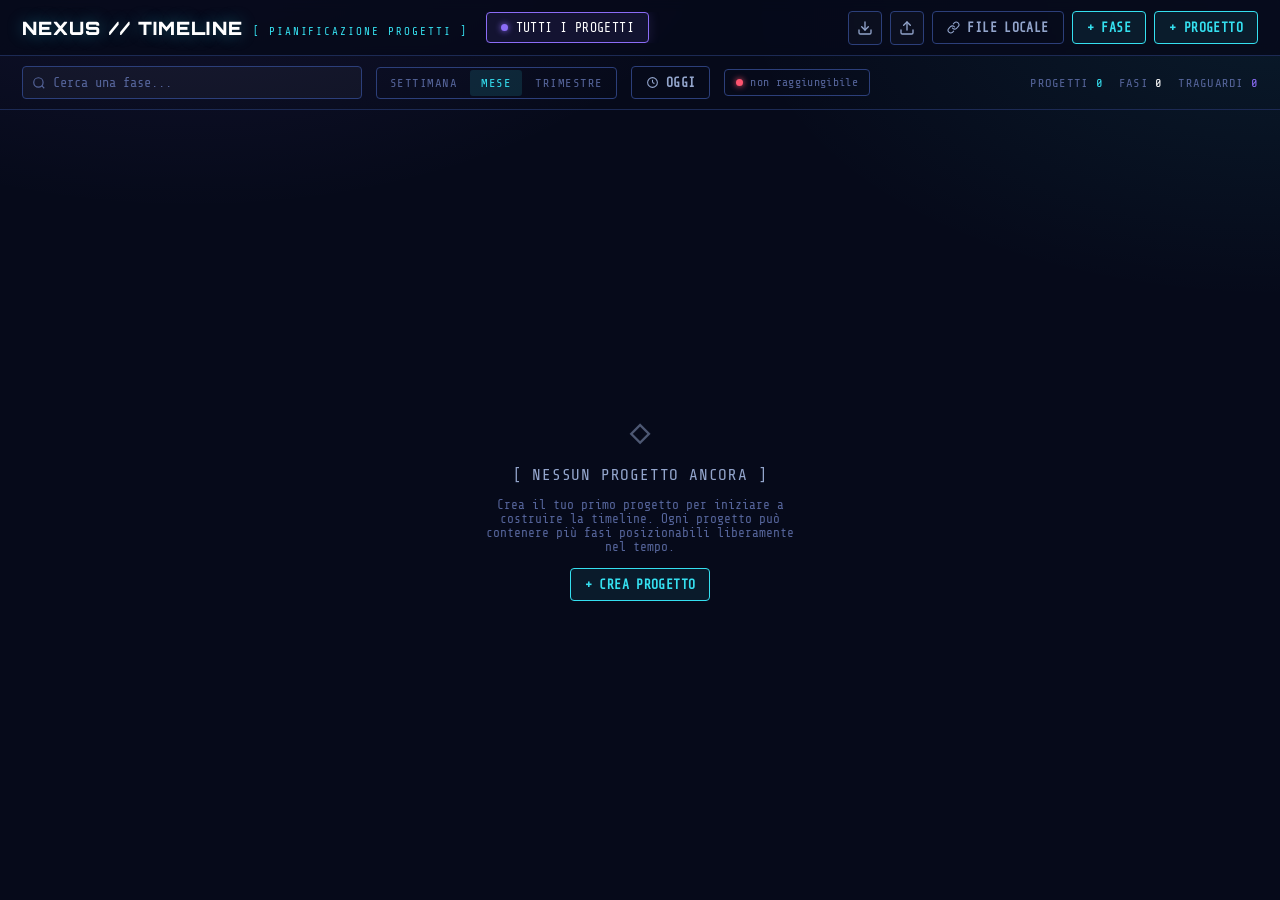
==== commit a2cbec29: "Aggiornata timeline" ====
--- a/timeline.html
+++ b/timeline.html
@@ -6,6 +6,7 @@
 <title>NEXUS // TIMELINE</title>
 <link rel="preconnect" href="https://fonts.googleapis.com">
 <link href="https://fonts.googleapis.com/css2?family=Orbitron:wght@700;900&family=Share+Tech+Mono&display=swap" rel="stylesheet">
+<script src="config.js"></script>
 <style>
 :root{
   --bg-hero:#060a1a;
@@ -163,6 +164,20 @@
 .stats b{color:var(--text-primary); font-weight:400;}
 .stats .stat-cyan b{color:var(--accent-cyan);}
 .stats .stat-purple b{color:var(--accent-purple);}
+
+.sync-indicator{
+  display:flex; align-items:center; gap:7px;
+  border:1px solid var(--border-blue); border-radius:4px;
+  padding:6px 11px; font-size:0.72rem; color:var(--text-dim);
+  cursor:pointer; flex-shrink:0; letter-spacing:0.03em; transition:all .15s;
+  background:transparent;
+}
+.sync-indicator:hover{border-color:var(--text-secondary); color:var(--text-secondary);}
+.sync-dot{width:7px; height:7px; border-radius:50%; flex-shrink:0; background:var(--text-dim); transition:background .2s;}
+.sync-indicator.ok .sync-dot{background:var(--accent-cyan); box-shadow:0 0 6px var(--accent-cyan);}
+.sync-indicator.syncing .sync-dot{background:var(--accent-purple); box-shadow:0 0 6px var(--accent-purple); animation:pulse 0.9s ease-in-out infinite;}
+.sync-indicator.error .sync-dot{background:var(--danger); box-shadow:0 0 6px var(--danger);}
+@keyframes pulse{0%,100%{opacity:1;} 50%{opacity:0.35;}}
 
 /* ---------- GRID VIEWPORT ---------- */
 .viewport-wrap{flex:1; overflow:hidden; position:relative;}
@@ -459,6 +474,10 @@
       <svg width="13" height="13" viewBox="0 0 24 24" fill="none" stroke="currentColor" stroke-width="2"><circle cx="12" cy="12" r="9"/><line x1="12" y1="12" x2="12" y2="7"/><line x1="12" y1="12" x2="15.5" y2="14"/></svg>
       OGGI
     </button>
+    <button class="sync-indicator" id="syncIndicator" title="Clic per sincronizzare ora">
+      <span class="sync-dot"></span>
+      <span id="syncLabel">non collegato</span>
+    </button>
     <div class="stats" id="statsBar"></div>
   </div>
 
@@ -513,17 +532,76 @@
 let pendingDeleteId = null;
 
 /* ===================== PERSISTENCE ===================== */
-/* Salvataggio nel localStorage del browser: resta sul dispositivo/browser
-   con cui e' stata usata la pagina. Per portare i dati su un altro
-   dispositivo o browser usa Esporta/Importa JSON, oppure "FILE LOCALE". */
+/* I dati sono condivisi tra tutti tramite lo stesso Google Apps Script
+   usato per commenti e voti (vedi config.js -> CONFIG.SCRIPT_URL).
+   Il localStorage viene usato solo come copia di riserva offline. */
+const REMOTE_URL = (typeof CONFIG !== 'undefined' && CONFIG.SCRIPT_URL) ? CONFIG.SCRIPT_URL : null;
+const POLL_MS = 12000;
+let lastPushAt = 0;
+let pollTimer = null;
+
+function setSyncStatus(mode, label){
+  const el = document.getElementById('syncIndicator');
+  const lbl = document.getElementById('syncLabel');
+  if(!el || !lbl) return;
+  el.classList.remove('ok','syncing','error');
+  if(mode) el.classList.add(mode);
+  lbl.textContent = label;
+}
+
+async function fetchRemote(){
+  if(!REMOTE_URL) return null;
+  const res = await fetch(REMOTE_URL + '?action=getTimeline', {method:'GET'});
+  if(!res.ok) throw new Error('HTTP '+res.status);
+  const json = await res.json();
+  if(json && Array.isArray(json.projects)) return json;
+  return null;
+}
+
+async function pushRemote(payload){
+  if(!REMOTE_URL) return;
+  await fetch(REMOTE_URL, {
+    method: 'POST',
+    mode: 'no-cors',
+    headers: {'Content-Type':'text/plain;charset=utf-8'},
+    body: JSON.stringify({tipo:'timeline', payload})
+  });
+  // con "no-cors" non possiamo leggere la risposta: assumiamo l'invio andato a buon fine.
+}
+
 async function loadData(){
+  if(!REMOTE_URL){
+    setSyncStatus('error', 'backend non configurato');
+    try{
+      const raw = localStorage.getItem(STORAGE_KEY);
+      if(raw){ const parsed = JSON.parse(raw); if(parsed && Array.isArray(parsed.projects)) return parsed; }
+    }catch(e){}
+    return null;
+  }
+  setSyncStatus('syncing', 'sincronizzazione...');
+  try{
+    const remote = await fetchRemote();
+    if(remote){
+      try{ localStorage.setItem(STORAGE_KEY, JSON.stringify(remote)); }catch(e){}
+      setSyncStatus('ok', 'sincronizzato '+nowHM());
+      return remote;
+    }
+  }catch(e){
+    console.error('Caricamento da Google Sheets fallito', e);
+  }
+  // fallback: copia locale se il backend non e' raggiungibile
   try{
     const raw = localStorage.getItem(STORAGE_KEY);
     if(raw){
       const parsed = JSON.parse(raw);
-      if(parsed && Array.isArray(parsed.projects)) return parsed;
+      if(parsed && Array.isArray(parsed.projects)){
+        setSyncStatus('error', 'offline, copia locale');
+        showToast('Backend non raggiungibile: uso l\u2019ultima copia salvata su questo browser');
+        return parsed;
+      }
     }
-  }catch(e){ /* dati assenti o non validi — fall through */ }
+  }catch(e){}
+  setSyncStatus('error', 'non raggiungibile');
   return null;
 }
 
@@ -539,12 +617,21 @@
     collapsed: state.collapsed,
     zoom: state.zoom
   };
-  try{
-    localStorage.setItem(STORAGE_KEY, JSON.stringify(payload));
-  }catch(e){
-    console.error('Salvataggio automatico fallito', e);
-    showToast('Salvataggio automatico non riuscito');
-  }
+  try{ localStorage.setItem(STORAGE_KEY, JSON.stringify(payload)); }catch(e){}
+
+  if(REMOTE_URL){
+    setSyncStatus('syncing', 'invio...');
+    try{
+      await pushRemote(payload);
+      lastPushAt = Date.now();
+      setSyncStatus('ok', 'sincronizzato '+nowHM());
+    }catch(e){
+      console.error('Invio a Google Sheets fallito', e);
+      setSyncStatus('error', 'invio non riuscito');
+      showToast('Sincronizzazione non riuscita, controlla la connessione');
+    }
+  }
+
   if(fileHandle){
     try{
       const writable = await fileHandle.createWritable();
@@ -557,6 +644,41 @@
       setLinkedLabel(fileHandle.name, false);
     }
   }
+}
+
+function nowHM(){
+  const d = new Date();
+  return pad2(d.getHours())+':'+pad2(d.getMinutes());
+}
+
+/* Sincronizzazione periodica: tiene la timeline allineata a quello che
+   scrivono eventuali altre persone collegate nello stesso momento. Si
+   ferma quando c'e' un modal aperto o subito dopo un nostro salvataggio,
+   per non interrompere una modifica in corso o creare "sfarfallii". */
+async function pollRemote(){
+  if(!REMOTE_URL) return;
+  if(document.querySelector('.overlay')) return;
+  if(Date.now() - lastPushAt < 4000) return;
+  try{
+    const remote = await fetchRemote();
+    if(remote){
+      const incoming = JSON.stringify({projects:remote.projects, phases:remote.phases});
+      const current = JSON.stringify({projects:state.projects, phases:state.phases});
+      if(incoming !== current){
+        state.projects = remote.projects || [];
+        state.phases = remote.phases || [];
+        try{ localStorage.setItem(STORAGE_KEY, JSON.stringify(remote)); }catch(e){}
+        render();
+      }
+      setSyncStatus('ok', 'sincronizzato '+nowHM());
+    }
+  }catch(e){
+    setSyncStatus('error', 'connessione persa');
+  }
+}
+function startPolling(){
+  clearInterval(pollTimer);
+  pollTimer = setInterval(pollRemote, POLL_MS);
 }
 
 /* ---- optional: keep a live JSON file on disk in sync (Chromium browsers) ---- */
@@ -1373,6 +1495,10 @@
     openPhaseModal(null, preset);
   };
   document.getElementById('linkFileBtn').onclick = toggleFileLink;
+  document.getElementById('syncIndicator').onclick = async ()=>{
+    setSyncStatus('syncing', 'sincronizzazione...');
+    await loadDataAndApply();
+  };
   document.getElementById('emptyNewProjectBtn').onclick = ()=>openProjectModal(null);
   document.getElementById('todayBtn').onclick = scrollToToday;
   document.getElementById('exportBtn').onclick = exportBackup;
@@ -1402,14 +1528,22 @@
 }
 
 /* ===================== INIT ===================== */
-async function init(){
+async function loadDataAndApply(){
   const loaded = await loadData();
   if(loaded){
     state.projects = loaded.projects || [];
     state.phases = loaded.phases || [];
     state.collapsed = loaded.collapsed || {};
     state.zoom = loaded.zoom || 'month';
-  } else {
+    render();
+    return true;
+  }
+  return false;
+}
+
+async function init(){
+  const ok = await loadDataAndApply();
+  if(!ok && !REMOTE_URL){
     seedIfEmpty();
     await saveData();
   }
@@ -1419,6 +1553,7 @@
   setLinkedLabel(null);
   render();
   setTimeout(scrollToToday, 60);
+  startPolling();
 }
 
 init();
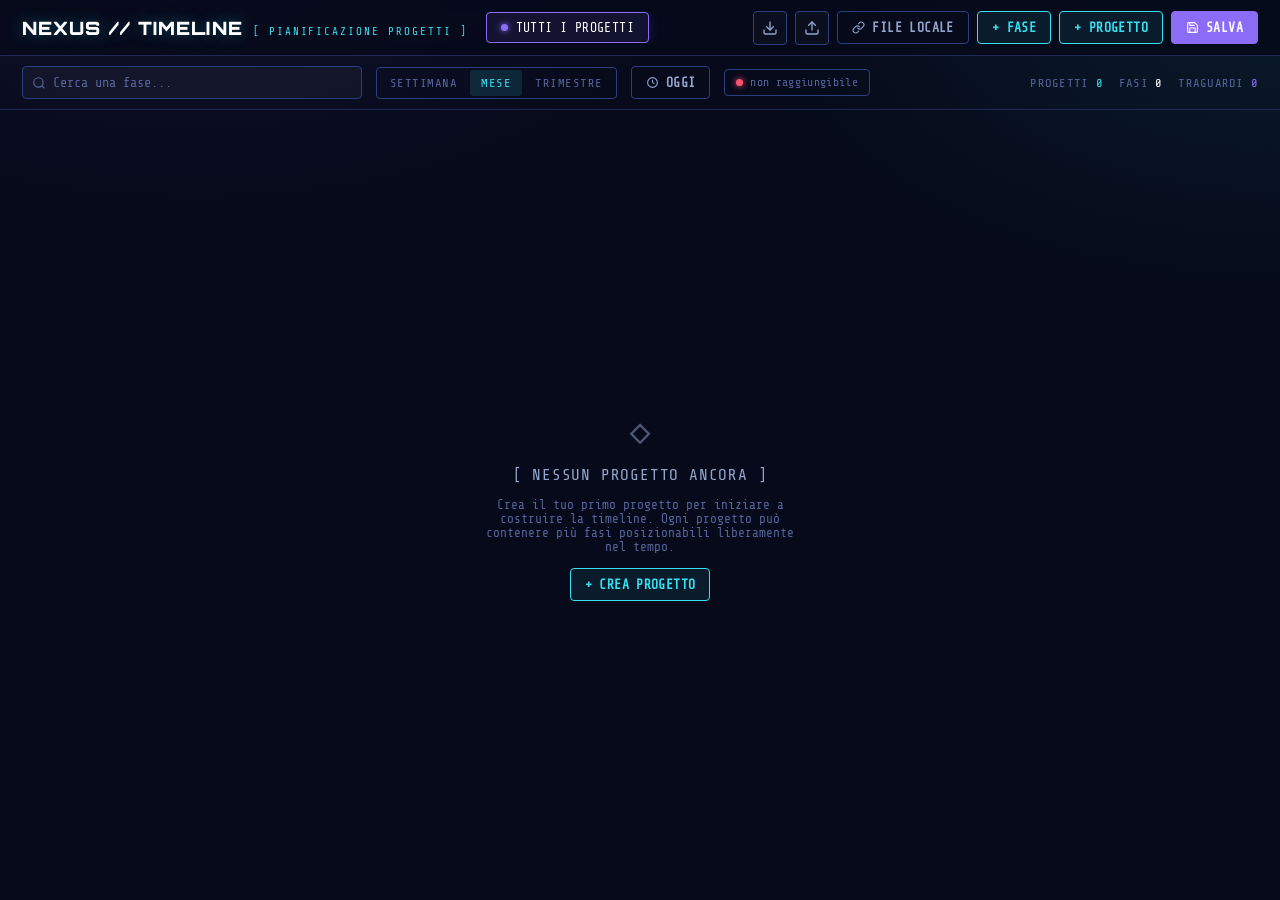
==== commit c4024884: "Editing timeline" ====
--- a/timeline.html
+++ b/timeline.html
@@ -127,6 +127,9 @@
 .btn.ghost:hover{border-color:var(--text-secondary); color:var(--text-primary); box-shadow:none;}
 .btn.danger{border-color:var(--danger); color:var(--danger); background:rgba(255,84,112,0.08);}
 .btn.danger:hover{background:rgba(255,84,112,0.18); box-shadow:0 0 14px rgba(255,84,112,0.25);}
+.btn.purple-solid{border-color:var(--accent-purple); color:#fff; background:var(--accent-purple);}
+.btn.purple-solid:hover{background:#7a58f2; box-shadow:0 0 16px rgba(139,108,246,0.5);}
+.btn.purple-solid.saving{opacity:0.7; cursor:wait;}
 .btn:disabled{opacity:0.35; cursor:not-allowed; box-shadow:none;}
 
 /* ---------- SUBBAR ---------- */
@@ -457,6 +460,10 @@
       </button>
       <button class="btn cyan" id="newPhaseBtn">+ FASE</button>
       <button class="btn cyan" id="newProjectBtn">+ PROGETTO</button>
+      <button class="btn purple-solid" id="manualSaveBtn" title="Forza il salvataggio immediato sul Google Sheet">
+        <svg width="13" height="13" viewBox="0 0 24 24" fill="none" stroke="currentColor" stroke-width="2" stroke-linecap="round" stroke-linejoin="round"><path d="M19 21H5a2 2 0 0 1-2-2V5a2 2 0 0 1 2-2h11l5 5v11a2 2 0 0 1-2 2Z"/><polyline points="17 21 17 13 7 13 7 21"/><polyline points="7 3 7 8 15 8"/></svg>
+        SALVA
+      </button>
     </div>
   </div>
 
@@ -539,6 +546,7 @@
 const POLL_MS = 12000;
 let lastPushAt = 0;
 let pollTimer = null;
+let dirty = false;
 
 function setSyncStatus(mode, label){
   const el = document.getElementById('syncIndicator');
@@ -607,10 +615,12 @@
 
 let saveTimer = null;
 function scheduleSave(){
+  dirty = true;
   clearTimeout(saveTimer);
   saveTimer = setTimeout(saveData, 200);
 }
 async function saveData(){
+  clearTimeout(saveTimer);
   const payload = {
     projects: state.projects,
     phases: state.phases,
@@ -624,12 +634,15 @@
     try{
       await pushRemote(payload);
       lastPushAt = Date.now();
+      dirty = false;
       setSyncStatus('ok', 'sincronizzato '+nowHM());
     }catch(e){
       console.error('Invio a Google Sheets fallito', e);
       setSyncStatus('error', 'invio non riuscito');
       showToast('Sincronizzazione non riuscita, controlla la connessione');
     }
+  } else {
+    dirty = false;
   }
 
   if(fileHandle){
@@ -1499,6 +1512,21 @@
     setSyncStatus('syncing', 'sincronizzazione...');
     await loadDataAndApply();
   };
+  document.getElementById('manualSaveBtn').onclick = async ()=>{
+    const btn = document.getElementById('manualSaveBtn');
+    btn.classList.add('saving');
+    btn.disabled = true;
+    await saveData();
+    btn.classList.remove('saving');
+    btn.disabled = false;
+    if(!REMOTE_URL){
+      showToast('Backend non configurato: dati salvati solo su questo browser');
+    } else if(dirty){
+      showToast('Salvataggio non riuscito, riprova');
+    } else {
+      showToast('Dati salvati sul Google Sheet');
+    }
+  };
   document.getElementById('emptyNewProjectBtn').onclick = ()=>openProjectModal(null);
   document.getElementById('todayBtn').onclick = scrollToToday;
   document.getElementById('exportBtn').onclick = exportBackup;
@@ -1516,6 +1544,12 @@
       document.querySelectorAll('.overlay').forEach(o=>o.remove());
     }
   });
+  window.addEventListener('beforeunload', (e)=>{
+    if(dirty && REMOTE_URL){
+      e.preventDefault();
+      e.returnValue = '';
+    }
+  });
 }
 
 function scrollToToday(){
@@ -1561,4 +1595,4 @@
 })();
 </script>
 </body>
-</html>
+</html>
